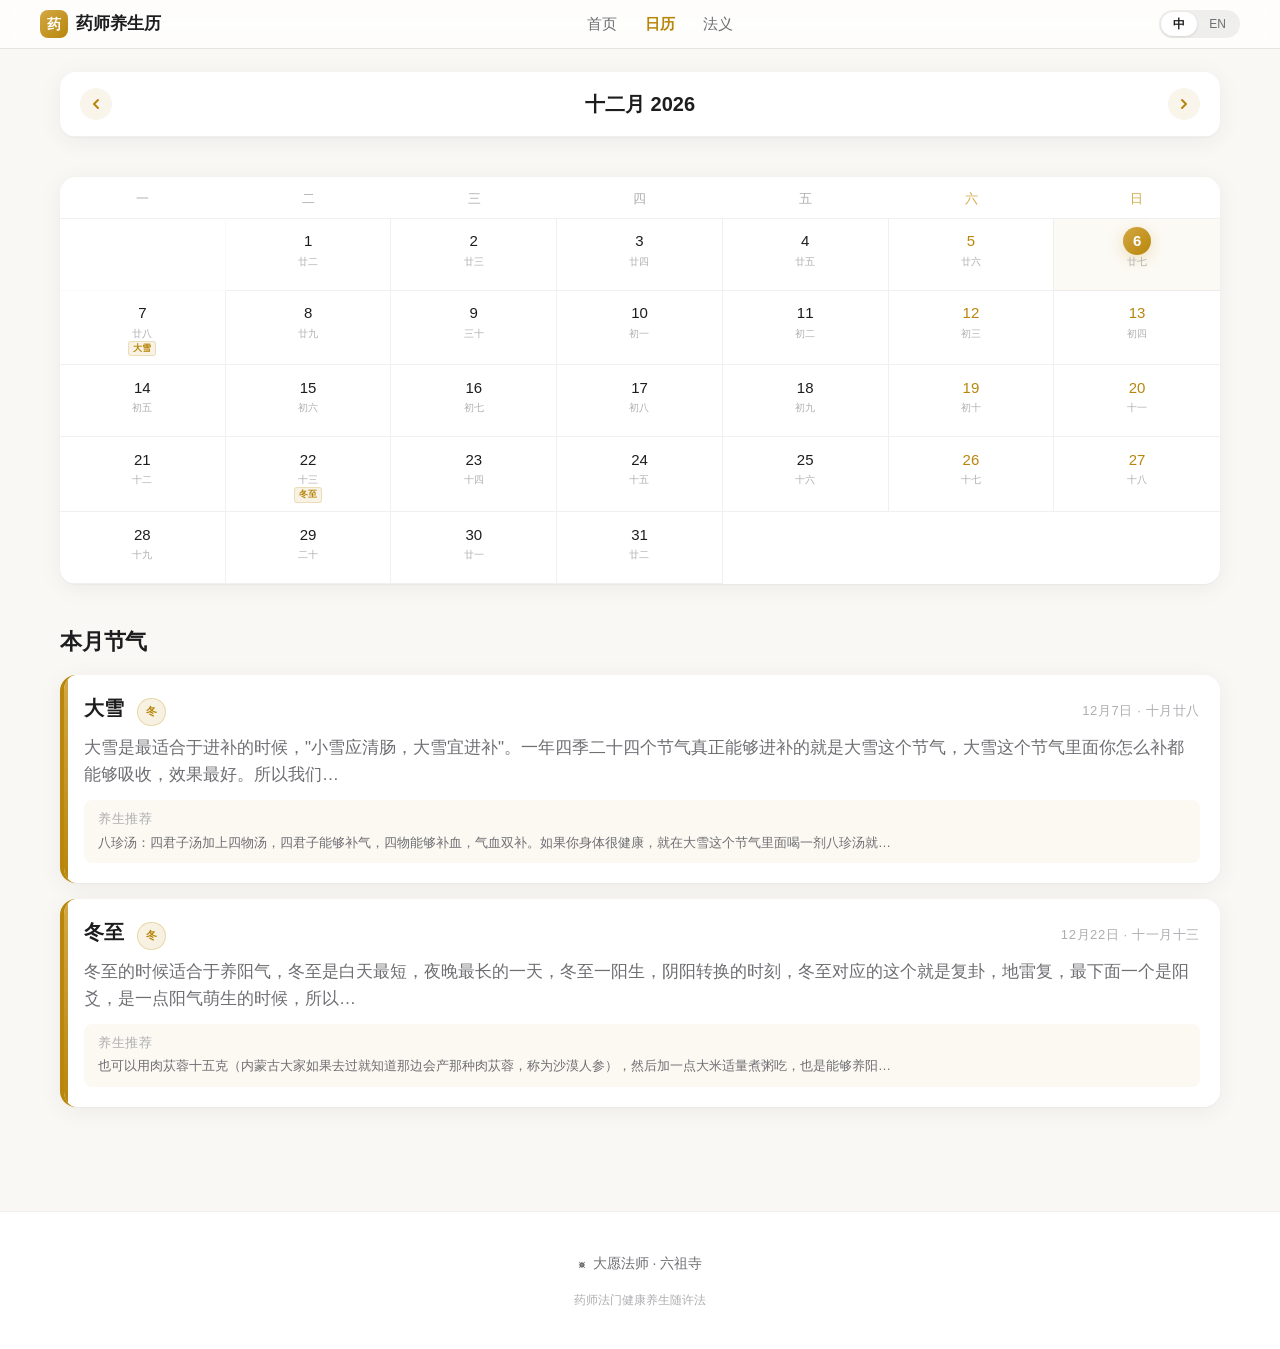
==== calendar.html @ 15013be3 "feat: add calendar page with monthly grid and daily view Co-Authored-By: Claude Sonnet 4.6 <noreply@" ====
<!DOCTYPE html>
<html lang="zh-CN">
<head>
  <meta charset="UTF-8">
  <meta name="viewport" content="width=device-width, initial-scale=1.0">
  <title>日历 | Calendar — 药师法门养生</title>
  <link rel="stylesheet" href="css/style.css">
</head>
<body>
  <nav id="main-nav" class="nav"></nav>

  <main class="page-container fade-in">
    <div id="calendar-header" class="section"></div>
    <div id="calendar-grid" class="section"></div>
    <div id="jieqi-summary" class="section"></div>
    <div id="daily-view" class="section" style="display:none"></div>
  </main>

  <footer id="footer" class="footer"></footer>
  <nav id="bottom-nav" class="bottom-nav"></nav>

  <script type="module">
    import { renderNav, renderFooter } from './js/app.js';
    import { initCalendar } from './js/calendar.js';
    renderNav('calendar');
    initCalendar();
    renderFooter();
    document.addEventListener('langchange', () => {
      renderNav('calendar');
      initCalendar();
      renderFooter();
    });
  </script>
</body>
</html>
---- css/style.css ----
/* ============================================================
   Yaoshi Health Calendar — Design System
   Apple-inspired gold/white theme
   ============================================================ */

/* ============================================================
   1. CSS CUSTOM PROPERTIES (DESIGN TOKENS)
   ============================================================ */

:root {
  /* Colors — Gold */
  --color-gold-primary: #B8860B;
  --color-gold-light: #D4A843;
  --color-gold-gradient: linear-gradient(135deg, #D4A843, #B8860B);
  --color-gold-gradient-reverse: linear-gradient(135deg, #B8860B, #D4A843);
  --color-cream: #F5ECD7;

  /* Colors — Neutrals */
  --color-bg-page: #FAF8F5;
  --color-bg-card: #FFFFFF;
  --color-bg-frosted: rgba(255, 255, 255, 0.72);
  --color-text-primary: #1D1D1F;
  --color-text-secondary: #6E6E73;
  --color-text-tertiary: #AEAEB2;
  --color-divider: rgba(0, 0, 0, 0.06);

  /* Colors — Semantic */
  --color-success: #34C759;
  --color-warning: #FF9500;
  --color-danger: #FF3B30;

  /* Typography — Font Families */
  --font-ui: -apple-system, BlinkMacSystemFont, "SF Pro Display", "SF Pro Text",
    "PingFang SC", "Noto Sans SC", "Helvetica Neue", sans-serif;
  --font-reading: "Noto Serif SC", "Songti SC", Georgia, serif;

  /* Typography — Sizes */
  --text-large-title-size: 34px;
  --text-title-1-size: 28px;
  --text-title-2-size: 22px;
  --text-title-3-size: 20px;
  --text-body-size: 17px;
  --text-caption-size: 13px;
  --text-reading-size: 18px;

  /* Spacing */
  --space-2: 2px;
  --space-4: 4px;
  --space-6: 6px;
  --space-8: 8px;
  --space-12: 12px;
  --space-16: 16px;
  --space-20: 20px;
  --space-24: 24px;
  --space-32: 32px;
  --space-40: 40px;
  --space-48: 48px;
  --space-56: 56px;
  --space-64: 64px;
  --space-80: 80px;

  /* Border Radius */
  --radius-sm: 8px;
  --radius-md: 12px;
  --radius-card: 16px;
  --radius-lg: 20px;
  --radius-xl: 24px;
  --radius-pill: 9999px;

  /* Shadows */
  --shadow-card: 0 4px 24px rgba(0, 0, 0, 0.06), 0 1px 2px rgba(0, 0, 0, 0.04);
  --shadow-card-hover: 0 8px 32px rgba(0, 0, 0, 0.10), 0 2px 4px rgba(0, 0, 0, 0.06);
  --shadow-nav: 0 1px 0 rgba(0, 0, 0, 0.08);
  --shadow-bottom-nav: 0 -1px 0 rgba(0, 0, 0, 0.08);
  --shadow-gold: 0 4px 16px rgba(184, 134, 11, 0.24);

  /* Transitions */
  --transition-base: 350ms cubic-bezier(0.25, 0.1, 0.25, 1);
  --transition-fast: 200ms cubic-bezier(0.25, 0.1, 0.25, 1);
  --transition-slow: 500ms cubic-bezier(0.25, 0.1, 0.25, 1);

  /* Layout */
  --nav-height: 48px;
  --bottom-nav-height: 56px;
  --content-max-width: 1200px;
  --sidebar-width: 260px;

  /* Z-index */
  --z-base: 1;
  --z-card: 10;
  --z-nav: 100;
  --z-bottom-nav: 100;
  --z-overlay: 200;
  --z-modal: 300;
}

/* ============================================================
   2. RESET & BASE STYLES
   ============================================================ */

*,
*::before,
*::after {
  box-sizing: border-box;
  margin: 0;
  padding: 0;
}

html {
  font-size: 16px;
  scroll-behavior: smooth;
  -webkit-text-size-adjust: 100%;
  text-size-adjust: 100%;
}

body {
  font-family: var(--font-ui);
  font-size: var(--text-body-size);
  font-weight: 400;
  line-height: 1.6;
  color: var(--color-text-primary);
  background-color: var(--color-bg-page);
  -webkit-font-smoothing: antialiased;
  -moz-osx-font-smoothing: grayscale;
  min-height: 100vh;
}

img,
video {
  max-width: 100%;
  height: auto;
  display: block;
}

a {
  color: var(--color-gold-primary);
  text-decoration: none;
  transition: color var(--transition-fast);
}

a:hover {
  color: var(--color-gold-light);
}

ul,
ol {
  list-style: none;
}

button {
  font-family: inherit;
  cursor: pointer;
  border: none;
  background: none;
  padding: 0;
}

input,
select,
textarea {
  font-family: inherit;
  font-size: inherit;
}

/* Focus visible — accessibility */
:focus-visible {
  outline: 2px solid var(--color-gold-primary);
  outline-offset: 2px;
  border-radius: var(--radius-sm);
}

/* ============================================================
   3. TYPOGRAPHY CLASSES
   ============================================================ */

.large-title {
  font-family: var(--font-ui);
  font-size: var(--text-large-title-size);
  font-weight: 700;
  letter-spacing: -0.4px;
  line-height: 1.2;
  color: var(--color-text-primary);
}

.title-1 {
  font-family: var(--font-ui);
  font-size: var(--text-title-1-size);
  font-weight: 700;
  letter-spacing: -0.3px;
  line-height: 1.25;
  color: var(--color-text-primary);
}

.title-2 {
  font-family: var(--font-ui);
  font-size: var(--text-title-2-size);
  font-weight: 700;
  letter-spacing: -0.2px;
  line-height: 1.3;
  color: var(--color-text-primary);
}

.title-3 {
  font-family: var(--font-ui);
  font-size: var(--text-title-3-size);
  font-weight: 600;
  letter-spacing: -0.1px;
  line-height: 1.35;
  color: var(--color-text-primary);
}

.body-text {
  font-family: var(--font-ui);
  font-size: var(--text-body-size);
  font-weight: 400;
  line-height: 1.6;
  color: var(--color-text-primary);
}

.caption {
  font-family: var(--font-ui);
  font-size: var(--text-caption-size);
  font-weight: 400;
  line-height: 1.4;
  letter-spacing: 0.6px;
  text-transform: uppercase;
  color: var(--color-text-tertiary);
}

.reading-text {
  font-family: var(--font-reading);
  font-size: var(--text-reading-size);
  font-weight: 400;
  line-height: 1.8;
  color: var(--color-text-primary);
}

/* Text color utilities */
.text-primary   { color: var(--color-text-primary); }
.text-secondary { color: var(--color-text-secondary); }
.text-tertiary  { color: var(--color-text-tertiary); }
.text-gold      { color: var(--color-gold-primary); }

/* ============================================================
   4. NAVIGATION BAR
   ============================================================ */

.nav {
  position: fixed;
  top: 0;
  left: 0;
  right: 0;
  z-index: var(--z-nav);
  height: var(--nav-height);
  background: var(--color-bg-frosted);
  -webkit-backdrop-filter: blur(20px) saturate(180%);
  backdrop-filter: blur(20px) saturate(180%);
  box-shadow: var(--shadow-nav);
  display: flex;
  align-items: center;
  padding: 0 var(--space-20);
}

.nav__inner {
  display: flex;
  align-items: center;
  justify-content: space-between;
  width: 100%;
  max-width: var(--content-max-width);
  margin: 0 auto;
}

.nav__logo {
  display: flex;
  align-items: center;
  gap: var(--space-8);
  text-decoration: none;
}

.nav__logo-icon {
  width: 28px;
  height: 28px;
  background: var(--color-gold-gradient);
  border-radius: var(--radius-sm);
  display: flex;
  align-items: center;
  justify-content: center;
  color: #fff;
  font-size: 14px;
  font-weight: 700;
  flex-shrink: 0;
}

.nav__logo-text {
  font-size: 17px;
  font-weight: 600;
  color: var(--color-text-primary);
  letter-spacing: -0.1px;
}

.nav__links {
  display: flex;
  align-items: center;
  gap: var(--space-4);
}

.nav__link {
  font-size: 15px;
  font-weight: 500;
  color: var(--color-text-secondary);
  padding: var(--space-6) var(--space-12);
  border-radius: var(--radius-sm);
  transition: color var(--transition-fast), background var(--transition-fast);
  text-decoration: none;
}

.nav__link:hover {
  color: var(--color-text-primary);
  background: rgba(0, 0, 0, 0.04);
}

.nav__link--active {
  color: var(--color-gold-primary);
  font-weight: 600;
}

.nav__link--active:hover {
  color: var(--color-gold-primary);
  background: rgba(184, 134, 11, 0.06);
}

/* Language segmented control */
.lang-toggle {
  display: flex;
  align-items: center;
  background: rgba(0, 0, 0, 0.06);
  border-radius: var(--radius-pill);
  padding: 2px;
  gap: 0;
}

.lang-toggle__btn {
  font-family: var(--font-ui);
  font-size: 12px;
  font-weight: 500;
  color: var(--color-text-secondary);
  padding: 4px 12px;
  border-radius: var(--radius-pill);
  cursor: pointer;
  border: none;
  background: none;
  transition: background var(--transition-fast), color var(--transition-fast);
  white-space: nowrap;
  line-height: 1.4;
}

.lang-toggle__btn:hover {
  color: var(--color-text-primary);
}

.lang-toggle__btn--active {
  background: var(--color-bg-card);
  color: var(--color-text-primary);
  font-weight: 600;
  box-shadow: 0 1px 3px rgba(0, 0, 0, 0.12);
}

/* ============================================================
   5. CARD STYLES
   ============================================================ */

/* Base card */
.card {
  background: var(--color-bg-card);
  border-radius: var(--radius-card);
  box-shadow: var(--shadow-card);
  overflow: hidden;
  transition: transform var(--transition-base), box-shadow var(--transition-base);
}

.card:hover {
  transform: translateY(-2px);
  box-shadow: var(--shadow-card-hover);
}

.card:active {
  transform: scale(0.98);
  transition-duration: var(--transition-fast);
}

.card__body {
  padding: var(--space-20);
}

.card__header {
  padding: var(--space-20) var(--space-20) 0;
}

.card__footer {
  padding: 0 var(--space-20) var(--space-20);
}

/* Hero card — gold gradient left border */
.card--hero {
  position: relative;
  border-left: 4px solid transparent;
  background-clip: padding-box;
}

.card--hero::before {
  content: "";
  position: absolute;
  inset: 0;
  left: -4px;
  border-radius: var(--radius-card);
  background: var(--color-gold-gradient);
  z-index: -1;
}

/* Alternative hero approach using border-image */
.card--hero-border {
  border-left: 4px solid var(--color-gold-primary);
  background: var(--color-bg-card);
  border-radius: var(--radius-card);
  box-shadow: var(--shadow-card);
  overflow: hidden;
  transition: transform var(--transition-base), box-shadow var(--transition-base);
  position: relative;
}

.card--hero-border::after {
  content: "";
  position: absolute;
  left: 0;
  top: 0;
  bottom: 0;
  width: 4px;
  background: var(--color-gold-gradient);
  border-radius: var(--radius-card) 0 0 var(--radius-card);
}

.card--hero-border:hover {
  transform: translateY(-2px);
  box-shadow: var(--shadow-card-hover);
}

/* Grouped card — inset list style */
.card--grouped {
  background: var(--color-bg-card);
  border-radius: var(--radius-card);
  box-shadow: var(--shadow-card);
  overflow: hidden;
}

.card--grouped .card-row {
  display: flex;
  align-items: center;
  padding: var(--space-16) var(--space-20);
  border-bottom: 1px solid var(--color-divider);
  transition: background var(--transition-fast);
}

.card--grouped .card-row:last-child {
  border-bottom: none;
}

.card--grouped .card-row:hover {
  background: rgba(0, 0, 0, 0.02);
}

/* Frosted glass card */
.card--frosted {
  background: var(--color-bg-frosted);
  -webkit-backdrop-filter: blur(20px) saturate(180%);
  backdrop-filter: blur(20px) saturate(180%);
  border: 1px solid rgba(255, 255, 255, 0.5);
  border-radius: var(--radius-card);
  box-shadow: var(--shadow-card);
  transition: transform var(--transition-base), box-shadow var(--transition-base);
}

.card--frosted:hover {
  transform: translateY(-2px);
  box-shadow: var(--shadow-card-hover);
}

/* Cream card */
.card--cream {
  background: var(--color-cream);
  border-radius: var(--radius-card);
  box-shadow: var(--shadow-card);
}

/* ============================================================
   6. LAYOUT UTILITIES
   ============================================================ */

/* Page container */
.page-container {
  max-width: var(--content-max-width);
  margin: 0 auto;
  padding: 0 var(--space-20);
  padding-top: calc(var(--nav-height) + var(--space-24));
  padding-bottom: var(--space-64);
}

/* On mobile, account for bottom nav */
@media (max-width: 767px) {
  .page-container {
    padding-bottom: calc(var(--bottom-nav-height) + var(--space-32));
  }
}

/* Section */
.section {
  margin-bottom: var(--space-40);
}

.section__header {
  display: flex;
  align-items: baseline;
  justify-content: space-between;
  margin-bottom: var(--space-16);
}

.section__title {
  font-size: var(--text-title-2-size);
  font-weight: 700;
  color: var(--color-text-primary);
  letter-spacing: -0.2px;
}

.section__link {
  font-size: var(--text-caption-size);
  font-weight: 500;
  color: var(--color-gold-primary);
  text-transform: uppercase;
  letter-spacing: 0.6px;
}

/* Grid utilities */
.grid-2 {
  display: grid;
  grid-template-columns: repeat(2, 1fr);
  gap: var(--space-16);
}

.grid-3 {
  display: grid;
  grid-template-columns: repeat(3, 1fr);
  gap: var(--space-16);
}

.grid-4 {
  display: grid;
  grid-template-columns: repeat(4, 1fr);
  gap: var(--space-16);
}

@media (max-width: 1023px) {
  .grid-3 { grid-template-columns: repeat(2, 1fr); }
  .grid-4 { grid-template-columns: repeat(2, 1fr); }
}

@media (max-width: 767px) {
  .grid-2 { grid-template-columns: 1fr; }
  .grid-3 { grid-template-columns: 1fr; }
  .grid-4 { grid-template-columns: repeat(2, 1fr); }
}

/* Flex utilities */
.flex-between {
  display: flex;
  align-items: center;
  justify-content: space-between;
}

.flex-center {
  display: flex;
  align-items: center;
  justify-content: center;
}

.flex-start {
  display: flex;
  align-items: center;
  justify-content: flex-start;
}

.flex-col {
  display: flex;
  flex-direction: column;
}

.gap-4  { gap: var(--space-4); }
.gap-8  { gap: var(--space-8); }
.gap-12 { gap: var(--space-12); }
.gap-16 { gap: var(--space-16); }
.gap-20 { gap: var(--space-20); }
.gap-24 { gap: var(--space-24); }

/* Spacing utilities */
.mt-8  { margin-top: var(--space-8); }
.mt-12 { margin-top: var(--space-12); }
.mt-16 { margin-top: var(--space-16); }
.mt-24 { margin-top: var(--space-24); }
.mt-32 { margin-top: var(--space-32); }
.mb-8  { margin-bottom: var(--space-8); }
.mb-12 { margin-bottom: var(--space-12); }
.mb-16 { margin-bottom: var(--space-16); }
.mb-24 { margin-bottom: var(--space-24); }
.mb-32 { margin-bottom: var(--space-32); }

/* Animations */
@keyframes fadeIn {
  from {
    opacity: 0;
    transform: translateY(12px);
  }
  to {
    opacity: 1;
    transform: translateY(0);
  }
}

@keyframes fadeInScale {
  from {
    opacity: 0;
    transform: scale(0.96);
  }
  to {
    opacity: 1;
    transform: scale(1);
  }
}

@keyframes shimmer {
  from { background-position: -200% center; }
  to   { background-position: 200% center; }
}

@keyframes spin {
  to { transform: rotate(360deg); }
}

.fade-in {
  animation: fadeIn 0.5s var(--transition-base) both;
}

.fade-in-scale {
  animation: fadeInScale 0.4s var(--transition-base) both;
}

/* Staggered delay utilities */
.delay-1 { animation-delay: 50ms; }
.delay-2 { animation-delay: 100ms; }
.delay-3 { animation-delay: 150ms; }
.delay-4 { animation-delay: 200ms; }
.delay-5 { animation-delay: 250ms; }

/* ============================================================
   7. UI COMPONENTS
   ============================================================ */

/* Gold tag / badge */
.gold-tag {
  display: inline-flex;
  align-items: center;
  gap: var(--space-4);
  padding: var(--space-4) var(--space-8);
  background: linear-gradient(135deg, rgba(212, 168, 67, 0.15), rgba(184, 134, 11, 0.12));
  border: 1px solid rgba(184, 134, 11, 0.25);
  color: var(--color-gold-primary);
  font-size: 11px;
  font-weight: 600;
  letter-spacing: 0.5px;
  text-transform: uppercase;
  border-radius: var(--radius-pill);
  white-space: nowrap;
}

.gold-tag--solid {
  background: var(--color-gold-gradient);
  border-color: transparent;
  color: #fff;
}

/* Progress bar */
.progress-bar {
  width: 100%;
  height: 6px;
  background: var(--color-divider);
  border-radius: var(--radius-pill);
  overflow: hidden;
}

.progress-bar__fill {
  height: 100%;
  background: var(--color-gold-gradient);
  border-radius: var(--radius-pill);
  transition: width var(--transition-slow);
  transform-origin: left center;
}

.progress-bar--thin {
  height: 3px;
}

.progress-bar--thick {
  height: 10px;
}

/* Reading progress bar — fixed top */
.reading-progress-bar {
  position: fixed;
  top: var(--nav-height);
  left: 0;
  right: 0;
  height: 3px;
  background: transparent;
  z-index: var(--z-nav);
}

.reading-progress-bar__fill {
  height: 100%;
  background: var(--color-gold-gradient);
  width: 0%;
  transition: width 100ms linear;
}

/* Lotus divider */
.lotus-divider {
  display: flex;
  align-items: center;
  gap: var(--space-12);
  margin: var(--space-32) 0;
  color: var(--color-text-tertiary);
}

.lotus-divider::before,
.lotus-divider::after {
  content: "";
  flex: 1;
  height: 1px;
  background: var(--color-divider);
}

.lotus-divider__icon {
  font-size: 16px;
  color: var(--color-gold-light);
  opacity: 0.7;
  flex-shrink: 0;
}

/* Thin plain divider */
.divider {
  height: 1px;
  background: var(--color-divider);
  margin: var(--space-24) 0;
}

/* Button styles */
.btn {
  display: inline-flex;
  align-items: center;
  justify-content: center;
  gap: var(--space-8);
  padding: var(--space-12) var(--space-24);
  font-family: var(--font-ui);
  font-size: 15px;
  font-weight: 600;
  border-radius: var(--radius-pill);
  cursor: pointer;
  transition: all var(--transition-fast);
  white-space: nowrap;
  border: none;
}

.btn:active {
  transform: scale(0.97);
}

.btn--gold {
  background: var(--color-gold-gradient);
  color: #fff;
  box-shadow: var(--shadow-gold);
}

.btn--gold:hover {
  box-shadow: 0 6px 20px rgba(184, 134, 11, 0.36);
  filter: brightness(1.05);
}

.btn--ghost {
  background: transparent;
  color: var(--color-gold-primary);
  border: 1.5px solid var(--color-gold-primary);
}

.btn--ghost:hover {
  background: rgba(184, 134, 11, 0.06);
}

.btn--sm {
  font-size: 13px;
  padding: var(--space-8) var(--space-16);
}

/* ============================================================
   8. MOBILE BOTTOM TAB BAR
   ============================================================ */

.bottom-nav {
  display: none; /* hidden on desktop */
  position: fixed;
  bottom: 0;
  left: 0;
  right: 0;
  z-index: var(--z-bottom-nav);
  height: var(--bottom-nav-height);
  background: var(--color-bg-frosted);
  -webkit-backdrop-filter: blur(20px) saturate(180%);
  backdrop-filter: blur(20px) saturate(180%);
  box-shadow: var(--shadow-bottom-nav);
  padding-bottom: env(safe-area-inset-bottom, 0px);
}

.bottom-nav__inner {
  display: flex;
  align-items: stretch;
  height: 100%;
}

.bottom-nav__tab {
  flex: 1;
  display: flex;
  flex-direction: column;
  align-items: center;
  justify-content: center;
  gap: 3px;
  cursor: pointer;
  text-decoration: none;
  color: var(--color-text-tertiary);
  transition: color var(--transition-fast);
  padding: var(--space-6) var(--space-4);
  min-width: 0;
  -webkit-tap-highlight-color: transparent;
}

.bottom-nav__tab:hover {
  color: var(--color-text-secondary);
}

.bottom-nav__tab--active {
  color: var(--color-gold-primary);
}

.bottom-nav__icon {
  width: 24px;
  height: 24px;
  flex-shrink: 0;
}

.bottom-nav__label {
  font-size: 10px;
  font-weight: 500;
  letter-spacing: 0.3px;
  line-height: 1;
  white-space: nowrap;
}

@media (max-width: 767px) {
  .bottom-nav {
    display: block;
  }

  /* Hide desktop nav links on mobile */
  .nav__links {
    display: none;
  }
}

/* ============================================================
   9. SHICHEN TIMELINE
   ============================================================ */

.shichen-timeline {
  display: flex;
  overflow-x: auto;
  scroll-snap-type: x mandatory;
  -webkit-overflow-scrolling: touch;
  gap: var(--space-8);
  padding: var(--space-8) 0 var(--space-12);
  scrollbar-width: none;
  -ms-overflow-style: none;
}

.shichen-timeline::-webkit-scrollbar {
  display: none;
}

.shichen-pill {
  flex-shrink: 0;
  scroll-snap-align: start;
  display: flex;
  flex-direction: column;
  align-items: center;
  gap: var(--space-4);
  padding: var(--space-8) var(--space-16);
  background: var(--color-bg-card);
  border-radius: var(--radius-pill);
  box-shadow: var(--shadow-card);
  cursor: pointer;
  transition: all var(--transition-fast);
  border: 1.5px solid transparent;
  min-width: 72px;
}

.shichen-pill:hover {
  transform: translateY(-1px);
  box-shadow: var(--shadow-card-hover);
}

.shichen-pill--active {
  border-color: var(--color-gold-primary);
  background: linear-gradient(135deg, rgba(212, 168, 67, 0.1), rgba(184, 134, 11, 0.08));
}

.shichen-pill__name {
  font-size: 15px;
  font-weight: 600;
  color: var(--color-text-primary);
}

.shichen-pill--active .shichen-pill__name {
  color: var(--color-gold-primary);
}

.shichen-pill__time {
  font-size: 11px;
  color: var(--color-text-tertiary);
  white-space: nowrap;
}

.shichen-pill__element {
  font-size: 10px;
  font-weight: 500;
  color: var(--color-text-secondary);
  background: rgba(0, 0, 0, 0.04);
  padding: 1px 6px;
  border-radius: var(--radius-pill);
}

/* ============================================================
   10. CALENDAR GRID
   ============================================================ */

.calendar-grid-wrapper {
  background: var(--color-bg-card);
  border-radius: var(--radius-card);
  box-shadow: var(--shadow-card);
  overflow: hidden;
}

/* Weekday header row */
.calendar-weekdays {
  display: grid;
  grid-template-columns: repeat(7, 1fr);
  border-bottom: 1px solid var(--color-divider);
  padding: var(--space-8) 0 var(--space-4);
}

.calendar-weekday {
  font-size: var(--text-caption-size);
  font-weight: 500;
  text-align: center;
  color: var(--color-text-tertiary);
  letter-spacing: 0.4px;
  text-transform: uppercase;
  padding: var(--space-4);
}

.calendar-weekday--weekend {
  color: var(--color-gold-light);
}

/* Calendar body grid */
.calendar-body {
  display: grid;
  grid-template-columns: repeat(7, 1fr);
}

/* Day cell */
.calendar-day {
  display: flex;
  flex-direction: column;
  align-items: center;
  justify-content: flex-start;
  gap: 2px;
  padding: var(--space-8) var(--space-4);
  min-height: 72px;
  border-bottom: 1px solid var(--color-divider);
  border-right: 1px solid var(--color-divider);
  cursor: pointer;
  transition: background var(--transition-fast);
  position: relative;
}

.calendar-day:nth-child(7n) {
  border-right: none;
}

.calendar-day:hover {
  background: rgba(0, 0, 0, 0.02);
}

.calendar-day--other-month {
  opacity: 0.3;
}

.calendar-day--weekend .calendar-day__solar {
  color: var(--color-gold-primary);
}

/* Today highlight */
.calendar-day--today {
  background: rgba(184, 134, 11, 0.04);
}

.calendar-day--today .calendar-day__solar {
  background: var(--color-gold-gradient);
  color: #fff;
  width: 28px;
  height: 28px;
  border-radius: 50%;
  display: flex;
  align-items: center;
  justify-content: center;
  font-weight: 700;
  font-size: 15px;
  line-height: 1;
  box-shadow: var(--shadow-gold);
}

.calendar-day--selected {
  background: rgba(184, 134, 11, 0.06);
}

.calendar-day--selected .calendar-day__solar {
  border: 1.5px solid var(--color-gold-primary);
  width: 28px;
  height: 28px;
  border-radius: 50%;
  display: flex;
  align-items: center;
  justify-content: center;
  font-weight: 600;
}

/* Day cell inner elements */
.calendar-day__solar {
  font-size: 15px;
  font-weight: 500;
  color: var(--color-text-primary);
  line-height: 1;
  width: 28px;
  height: 28px;
  display: flex;
  align-items: center;
  justify-content: center;
  flex-shrink: 0;
}

.calendar-day__lunar {
  font-size: 10px;
  color: var(--color-text-tertiary);
  line-height: 1;
  white-space: nowrap;
}

/* Jieqi (solar term) marker */
.calendar-day__jieqi {
  font-size: 9px;
  font-weight: 600;
  color: var(--color-gold-primary);
  background: linear-gradient(135deg, rgba(212, 168, 67, 0.15), rgba(184, 134, 11, 0.10));
  border: 1px solid rgba(184, 134, 11, 0.2);
  padding: 1px 4px;
  border-radius: 3px;
  white-space: nowrap;
  line-height: 1.3;
}

/* Event dot indicator */
.calendar-day__dots {
  display: flex;
  gap: 2px;
  justify-content: center;
  position: absolute;
  bottom: 4px;
}

.calendar-day__dot {
  width: 4px;
  height: 4px;
  border-radius: 50%;
  background: var(--color-gold-light);
}

/* Calendar nav header */
.calendar-nav {
  display: flex;
  align-items: center;
  justify-content: space-between;
  padding: var(--space-16) var(--space-20);
  border-bottom: 1px solid var(--color-divider);
}

.calendar-nav__title {
  font-size: var(--text-title-3-size);
  font-weight: 600;
  color: var(--color-text-primary);
}

.calendar-nav__btn {
  width: 32px;
  height: 32px;
  border-radius: 50%;
  display: flex;
  align-items: center;
  justify-content: center;
  cursor: pointer;
  color: var(--color-gold-primary);
  background: rgba(184, 134, 11, 0.08);
  border: none;
  transition: background var(--transition-fast), transform var(--transition-fast);
  font-size: 16px;
}

.calendar-nav__btn:hover {
  background: rgba(184, 134, 11, 0.15);
  transform: scale(1.05);
}

/* ============================================================
   11. READINGS PAGE
   ============================================================ */

.readings-layout {
  display: grid;
  grid-template-columns: var(--sidebar-width) 1fr;
  gap: var(--space-32);
  align-items: start;
  padding-top: calc(var(--nav-height) + var(--space-32));
  max-width: var(--content-max-width);
  margin: 0 auto;
  padding-left: var(--space-20);
  padding-right: var(--space-20);
  padding-bottom: var(--space-64);
}

/* Sidebar */
.readings-sidebar {
  position: sticky;
  top: calc(var(--nav-height) + var(--space-20));
  background: var(--color-bg-card);
  border-radius: var(--radius-card);
  box-shadow: var(--shadow-card);
  overflow: hidden;
  max-height: calc(100vh - var(--nav-height) - var(--space-40));
  display: flex;
  flex-direction: column;
}

.readings-sidebar__header {
  padding: var(--space-16) var(--space-20);
  border-bottom: 1px solid var(--color-divider);
  font-size: 11px;
  font-weight: 600;
  color: var(--color-text-tertiary);
  text-transform: uppercase;
  letter-spacing: 0.8px;
  flex-shrink: 0;
}

.readings-sidebar__list {
  overflow-y: auto;
  flex: 1;
  padding: var(--space-8) 0;
  scrollbar-width: thin;
  scrollbar-color: var(--color-divider) transparent;
}

.readings-sidebar__list::-webkit-scrollbar {
  width: 4px;
}

.readings-sidebar__list::-webkit-scrollbar-track {
  background: transparent;
}

.readings-sidebar__list::-webkit-scrollbar-thumb {
  background: var(--color-divider);
  border-radius: 2px;
}

.sidebar-item {
  display: flex;
  align-items: center;
  gap: var(--space-12);
  padding: var(--space-10, 10px) var(--space-20);
  cursor: pointer;
  text-decoration: none;
  transition: background var(--transition-fast);
  border-left: 3px solid transparent;
}

.sidebar-item:hover {
  background: rgba(0, 0, 0, 0.02);
}

.sidebar-item--active {
  background: rgba(184, 134, 11, 0.06);
  border-left-color: var(--color-gold-primary);
}

.sidebar-item__title {
  font-size: 14px;
  font-weight: 500;
  color: var(--color-text-primary);
  line-height: 1.4;
}

.sidebar-item--active .sidebar-item__title {
  color: var(--color-gold-primary);
  font-weight: 600;
}

.sidebar-item__meta {
  font-size: 11px;
  color: var(--color-text-tertiary);
  margin-top: 2px;
}

/* TOC — table of contents within reading */
.toc {
  background: var(--color-cream);
  border-radius: var(--radius-md);
  padding: var(--space-16) var(--space-20);
  margin: var(--space-24) 0;
}

.toc__title {
  font-size: var(--text-caption-size);
  font-weight: 600;
  text-transform: uppercase;
  letter-spacing: 0.8px;
  color: var(--color-text-tertiary);
  margin-bottom: var(--space-12);
}

.toc__list {
  display: flex;
  flex-direction: column;
  gap: var(--space-6);
}

.toc__item {
  font-size: 14px;
  color: var(--color-text-secondary);
  text-decoration: none;
  display: flex;
  align-items: center;
  gap: var(--space-8);
  transition: color var(--transition-fast);
  padding: 2px 0;
}

.toc__item::before {
  content: "";
  width: 4px;
  height: 4px;
  border-radius: 50%;
  background: var(--color-gold-light);
  flex-shrink: 0;
}

.toc__item:hover {
  color: var(--color-gold-primary);
}

.toc__item--active {
  color: var(--color-gold-primary);
  font-weight: 500;
}

/* Reading area */
.reading-area {
  min-width: 0; /* prevent grid blowout */
}

.reading-header {
  margin-bottom: var(--space-32);
  padding-bottom: var(--space-24);
  border-bottom: 1px solid var(--color-divider);
}

.reading-header__tags {
  display: flex;
  flex-wrap: wrap;
  gap: var(--space-8);
  margin-bottom: var(--space-16);
}

.reading-header__title {
  font-family: var(--font-reading);
  font-size: 32px;
  font-weight: 700;
  line-height: 1.25;
  color: var(--color-text-primary);
  letter-spacing: -0.3px;
  margin-bottom: var(--space-12);
}

.reading-header__meta {
  font-size: 14px;
  color: var(--color-text-tertiary);
  display: flex;
  flex-wrap: wrap;
  gap: var(--space-16);
}

.reading-content {
  font-family: var(--font-reading);
  font-size: var(--text-reading-size);
  line-height: 1.8;
  color: var(--color-text-primary);
}

.reading-content h2 {
  font-family: var(--font-ui);
  font-size: var(--text-title-2-size);
  font-weight: 700;
  color: var(--color-text-primary);
  margin-top: var(--space-40);
  margin-bottom: var(--space-16);
  letter-spacing: -0.2px;
}

.reading-content h3 {
  font-family: var(--font-ui);
  font-size: var(--text-title-3-size);
  font-weight: 600;
  color: var(--color-text-primary);
  margin-top: var(--space-32);
  margin-bottom: var(--space-12);
}

.reading-content p {
  margin-bottom: var(--space-20);
}

.reading-content blockquote {
  border-left: 3px solid var(--color-gold-primary);
  padding: var(--space-12) var(--space-20);
  margin: var(--space-24) 0;
  background: rgba(184, 134, 11, 0.04);
  border-radius: 0 var(--radius-sm) var(--radius-sm) 0;
  font-style: italic;
  color: var(--color-text-secondary);
}

.reading-content strong {
  font-weight: 600;
  color: var(--color-text-primary);
}

.reading-content em {
  color: var(--color-gold-primary);
  font-style: normal;
}

/* Mobile sidebar toggle */
.sidebar-toggle {
  display: none;
  align-items: center;
  gap: var(--space-8);
  padding: var(--space-10, 10px) var(--space-16);
  background: var(--color-bg-card);
  border-radius: var(--radius-md);
  box-shadow: var(--shadow-card);
  cursor: pointer;
  font-size: 14px;
  font-weight: 500;
  color: var(--color-text-primary);
  border: none;
  margin-bottom: var(--space-16);
  width: 100%;
  transition: background var(--transition-fast);
}

.sidebar-toggle:hover {
  background: rgba(0, 0, 0, 0.02);
}

/* ============================================================
   12. FOOTER
   ============================================================ */

.footer {
  background: var(--color-bg-card);
  border-top: 1px solid var(--color-divider);
  padding: var(--space-40) var(--space-20);
}

.footer__inner {
  max-width: var(--content-max-width);
  margin: 0 auto;
  display: flex;
  flex-direction: column;
  align-items: center;
  gap: var(--space-16);
  text-align: center;
}

.footer__logo {
  display: flex;
  align-items: center;
  gap: var(--space-8);
  color: var(--color-text-secondary);
  font-size: 14px;
  font-weight: 500;
}

.footer__links {
  display: flex;
  flex-wrap: wrap;
  justify-content: center;
  gap: var(--space-16);
}

.footer__link {
  font-size: 13px;
  color: var(--color-text-tertiary);
  text-decoration: none;
  transition: color var(--transition-fast);
}

.footer__link:hover {
  color: var(--color-gold-primary);
}

.footer__copy {
  font-size: 12px;
  color: var(--color-text-tertiary);
  line-height: 1.5;
}

/* ============================================================
   13. RESPONSIVE BREAKPOINTS
   ============================================================ */

/* ---- Desktop: > 1024px (default / already above) ---- */

/* ---- Tablet: 768px – 1024px ---- */
@media (min-width: 768px) and (max-width: 1023px) {
  .page-container {
    padding-left: var(--space-20);
    padding-right: var(--space-20);
  }

  .readings-layout {
    grid-template-columns: 220px 1fr;
    gap: var(--space-24);
  }

  .calendar-day {
    min-height: 60px;
  }
}

/* ---- Mobile: < 768px ---- */
@media (max-width: 767px) {
  :root {
    --text-large-title-size: 28px;
    --text-title-1-size: 24px;
    --text-title-2-size: 20px;
    --text-title-3-size: 17px;
  }

  .page-container {
    padding-left: var(--space-16);
    padding-right: var(--space-16);
  }

  /* Readings: single column */
  .readings-layout {
    grid-template-columns: 1fr;
    padding-top: calc(var(--nav-height) + var(--space-16));
  }

  .readings-sidebar {
    position: fixed;
    top: 0;
    left: 0;
    right: 0;
    bottom: 0;
    z-index: var(--z-overlay);
    border-radius: 0;
    max-height: 100vh;
    transform: translateX(-100%);
    transition: transform var(--transition-base);
    max-width: 300px;
    box-shadow: 4px 0 24px rgba(0, 0, 0, 0.12);
  }

  .readings-sidebar--open {
    transform: translateX(0);
  }

  .sidebar-overlay {
    display: none;
    position: fixed;
    inset: 0;
    background: rgba(0, 0, 0, 0.4);
    z-index: calc(var(--z-overlay) - 1);
  }

  .sidebar-overlay--visible {
    display: block;
  }

  .sidebar-toggle {
    display: flex;
  }

  /* Calendar adjustments */
  .calendar-day {
    min-height: 48px;
    padding: var(--space-4) 2px;
  }

  .calendar-day__solar {
    font-size: 13px;
    width: 24px;
    height: 24px;
  }

  .calendar-day--today .calendar-day__solar {
    width: 24px;
    height: 24px;
    font-size: 13px;
  }

  .calendar-day__jieqi {
    font-size: 8px;
  }

  /* Nav adjustments */
  .nav__logo-text {
    font-size: 15px;
  }

  /* Reading header */
  .reading-header__title {
    font-size: 24px;
  }

  .reading-content {
    font-size: 16px;
  }

  /* Footer */
  .footer {
    padding: var(--space-32) var(--space-16);
  }
}

/* ============================================================
   14. MISCELLANEOUS UTILITIES
   ============================================================ */

/* Truncation */
.truncate {
  overflow: hidden;
  text-overflow: ellipsis;
  white-space: nowrap;
}

.line-clamp-2 {
  display: -webkit-box;
  -webkit-line-clamp: 2;
  -webkit-box-orient: vertical;
  overflow: hidden;
}

.line-clamp-3 {
  display: -webkit-box;
  -webkit-line-clamp: 3;
  -webkit-box-orient: vertical;
  overflow: hidden;
}

/* Visibility */
.hidden { display: none !important; }
.invisible { visibility: hidden; }

/* Desktop/mobile show-hide helpers */
.desktop-only { display: block; }
.mobile-only  { display: none; }

@media (max-width: 767px) {
  .desktop-only { display: none; }
  .mobile-only  { display: block; }
}

/* Scrollbar polish */
.scroll-x {
  overflow-x: auto;
  scrollbar-width: none;
  -ms-overflow-style: none;
}
.scroll-x::-webkit-scrollbar { display: none; }

/* Reduce motion */
@media (prefers-reduced-motion: reduce) {
  *,
  *::before,
  *::after {
    animation-duration: 0.01ms !important;
    animation-iteration-count: 1 !important;
    transition-duration: 0.01ms !important;
    scroll-behavior: auto !important;
  }
}
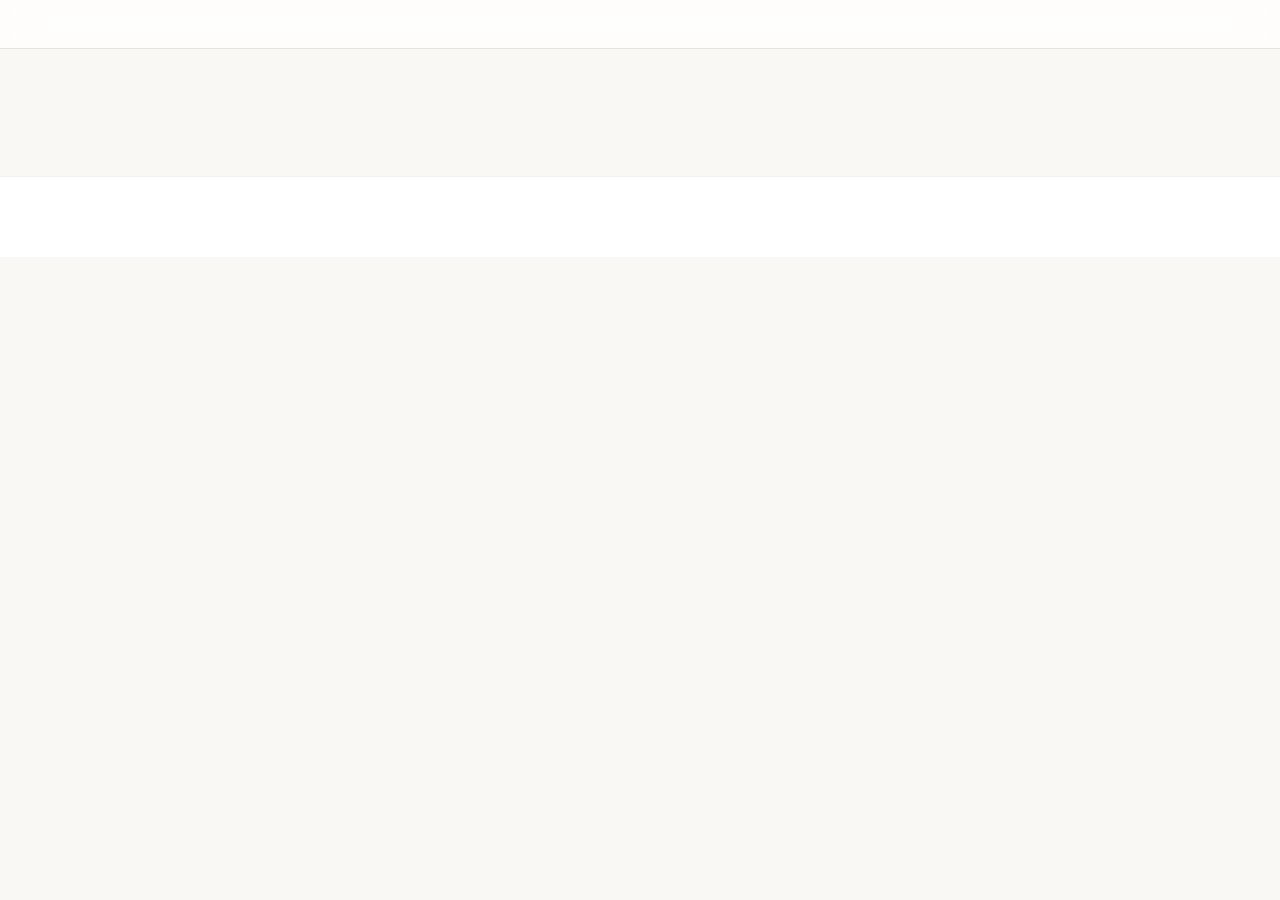
==== commit 6c97fac6: "fix: language toggle, listener leaks, missing CSS var, mobile padding, jieqi recipe details, OG/iOS " ====
--- a/calendar.html
+++ b/calendar.html
@@ -4,6 +4,14 @@
   <meta charset="UTF-8">
   <meta name="viewport" content="width=device-width, initial-scale=1.0">
   <title>日历 | Calendar — 药师法门养生</title>
+  <meta name="description" content="药师法门健康养生随许法 — 大愿法师讲述。Medicine Buddha health cultivation practices.">
+  <meta name="theme-color" content="#B8860B">
+  <meta name="apple-mobile-web-app-capable" content="yes">
+  <meta name="apple-mobile-web-app-status-bar-style" content="default">
+  <meta property="og:title" content="日历 | Calendar — 药师法门养生">
+  <meta property="og:description" content="药师法门健康养生随许法 — 大愿法师讲述。Auto-detect your current 时辰 and 节气 for personalized health advice.">
+  <meta property="og:type" content="website">
+  <link rel="icon" href="data:image/svg+xml,<svg xmlns='http://www.w3.org/2000/svg' viewBox='0 0 100 100'><text y='.9em' font-size='90'>🪷</text></svg>">
   <link rel="stylesheet" href="css/style.css">
 </head>
 <body>
@@ -25,7 +33,7 @@
     renderNav('calendar');
     initCalendar();
     renderFooter();
-    document.addEventListener('langchange', () => {
+    window.addEventListener('langchange', () => {
       renderNav('calendar');
       initCalendar();
       renderFooter();
--- a/css/style.css
+++ b/css/style.css
@@ -48,6 +48,7 @@
   --space-4: 4px;
   --space-6: 6px;
   --space-8: 8px;
+  --space-10: 10px;
   --space-12: 12px;
   --space-16: 16px;
   --space-20: 20px;
@@ -1497,6 +1498,7 @@
   .readings-layout {
     grid-template-columns: 1fr;
     padding-top: calc(var(--nav-height) + var(--space-16));
+    padding-bottom: calc(var(--bottom-nav-height) + var(--space-32));
   }
 
   .readings-sidebar {
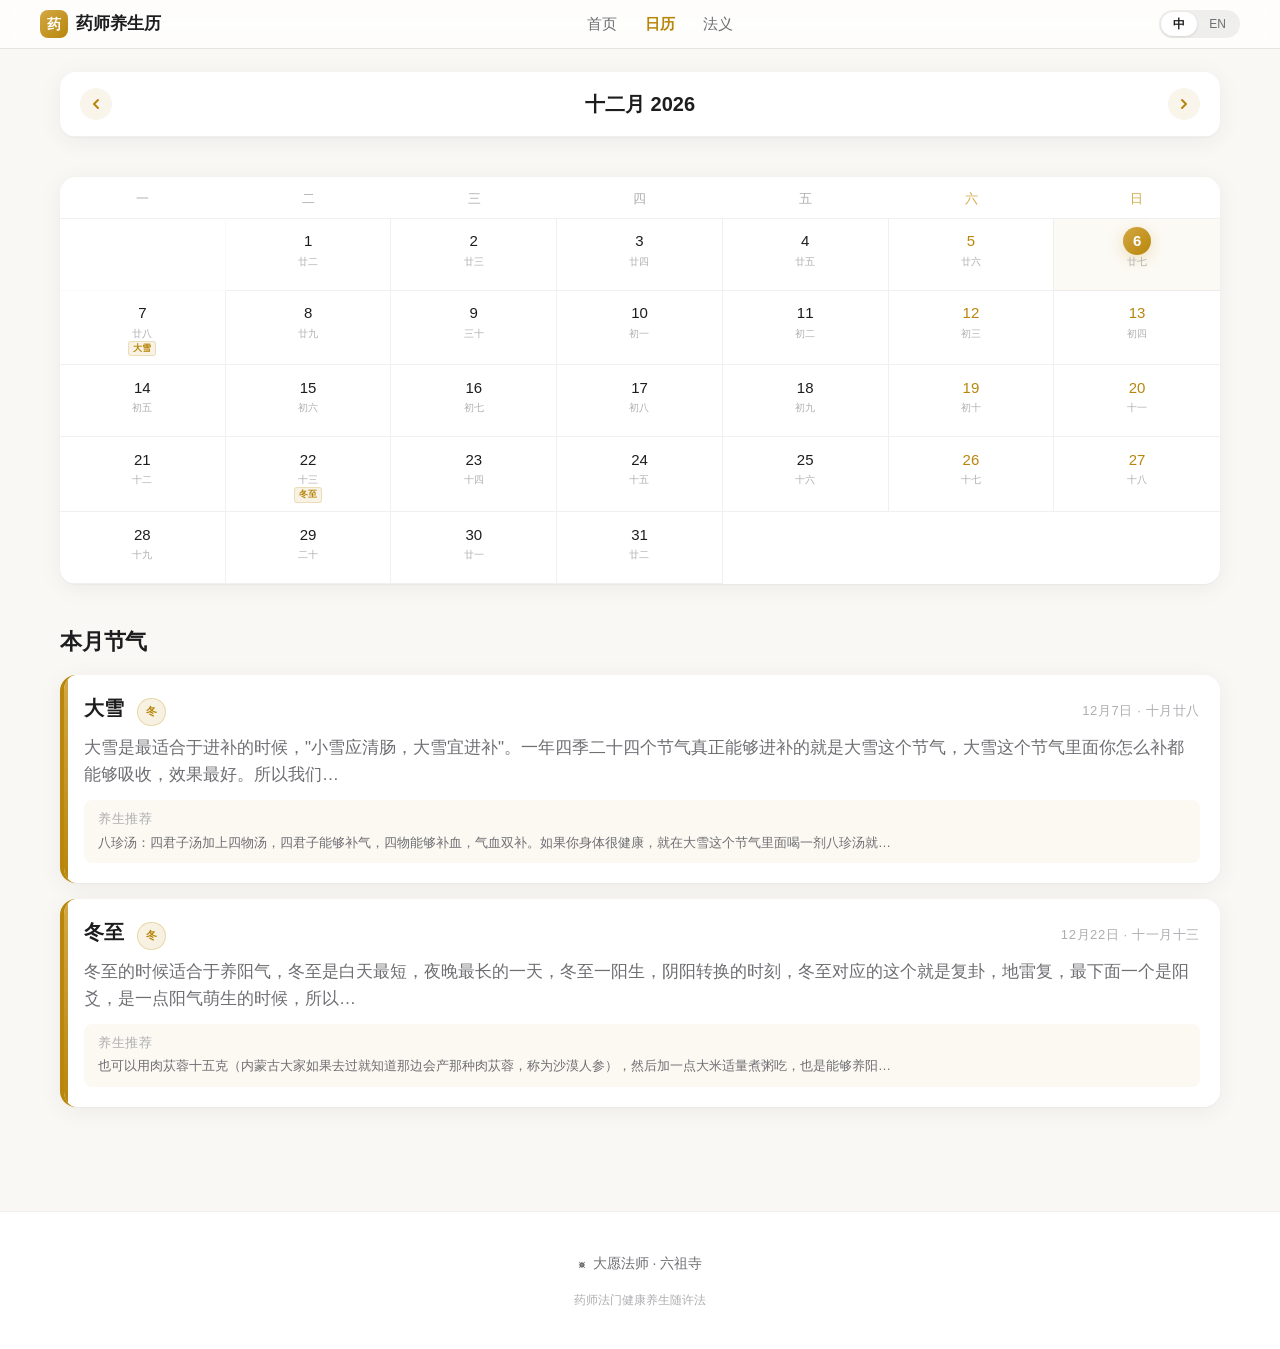
==== commit 7ed92a71: "feat: add PWA support (manifest + service worker) for installable offline app" ====
--- a/calendar.html
+++ b/calendar.html
@@ -12,6 +12,7 @@
   <meta property="og:description" content="药师法门健康养生随许法 — 大愿法师讲述。Auto-detect your current 时辰 and 节气 for personalized health advice.">
   <meta property="og:type" content="website">
   <link rel="icon" href="data:image/svg+xml,<svg xmlns='http://www.w3.org/2000/svg' viewBox='0 0 100 100'><text y='.9em' font-size='90'>🪷</text></svg>">
+  <link rel="manifest" href="manifest.json">
   <link rel="stylesheet" href="css/style.css">
 </head>
 <body>
